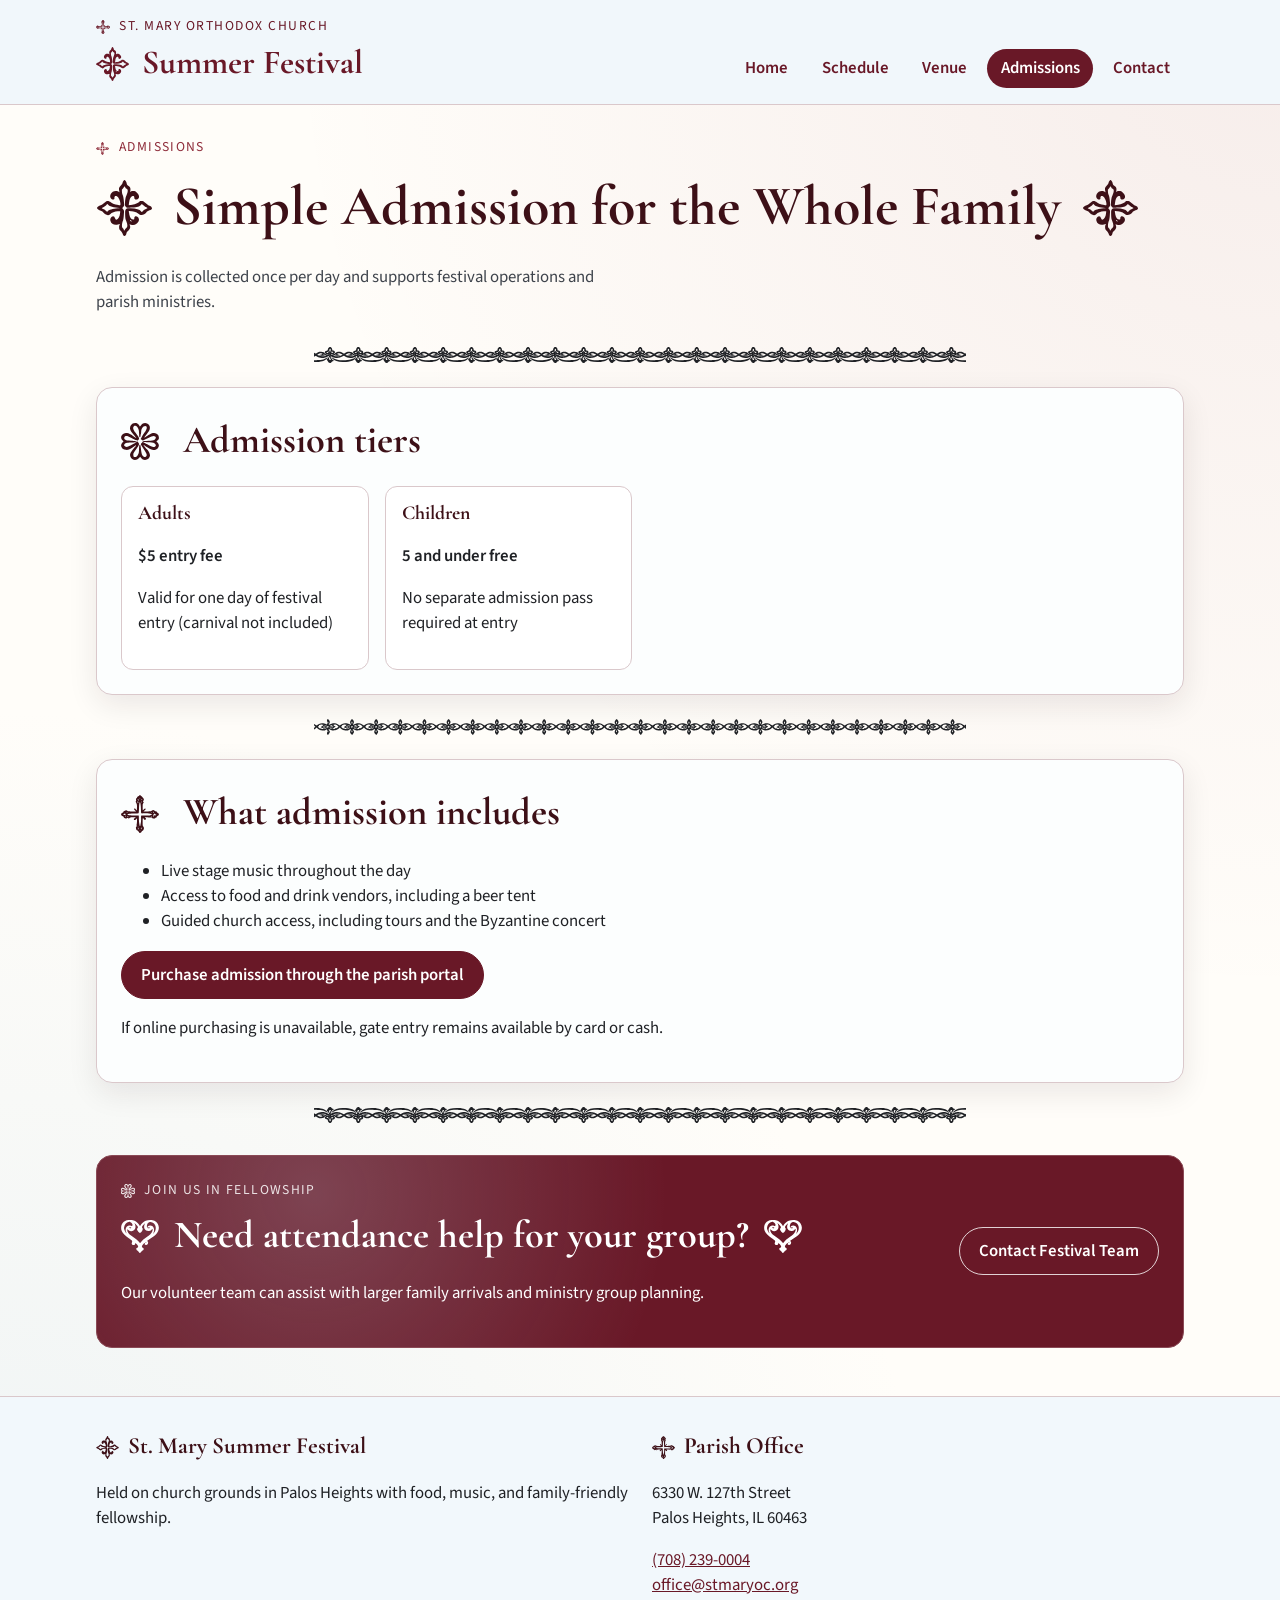
==== admissions/index.html @ a6213bba "v0.0.0: prerelease" ====
<!DOCTYPE html><html lang="en"> <head><meta charset="UTF-8"><meta name="viewport" content="width=device-width, initial-scale=1"><meta name="description" content="Admission tiers, entry coverage details, and purchase guidance for the festival."><title>Admissions | St. Mary Summer Festival</title><link rel="stylesheet" href="/_astro/admissions.CMeT0r4Z.css"></head> <body> <a class="skip-link" href="#main-content">Skip to main content</a> <header class="site-header"> <div class="shell header-shell"> <a href="/" class="brand-lockup"> <span class="brand-kicker text-flourish text-flourish--prefix-only text-flourish--cross ornament-role-muted">
St. Mary Orthodox Church
</span> <span class="brand-name text-flourish text-flourish--prefix-only text-flourish--fleur">Summer Festival</span> </a> <nav aria-label="Primary navigation"> <ul class="site-nav"> <li> <a href="/" class="nav-link"> Home </a> </li><li> <a href="/schedule/" class="nav-link"> Schedule </a> </li><li> <a href="/venue/" class="nav-link"> Venue </a> </li><li> <a href="/admissions/" class="nav-link is-active"> Admissions </a> </li><li> <a href="/contact/" class="nav-link"> Contact </a> </li> </ul> </nav> </div> </header> <main id="main-content" class="page-shell">  <section class="page-hero"> <p class="eyebrow text-flourish text-flourish--prefix-only text-flourish--cross ornament-role-muted"> Admissions </p> <h1 class="text-flourish text-flourish--fleur">Simple Admission for the Whole Family</h1> <p class="hero-copy">Admission is collected once per day and supports festival operations and parish ministries.</p> </section> <hr class="section-rule section-rule--fleur ornament-role-muted"> <section class="section-card" aria-labelledby="pricing-heading"> <h2 id="pricing-heading" class="text-flourish text-flourish--prefix-only text-flourish--flower">
Admission tiers
</h2> <div class="pricing-grid"> <article> <h3>Adults</h3> <p> <strong>$5 entry fee</strong> </p> <p>Valid for one day of festival entry (carnival not included)</p> </article><article> <h3>Children</h3> <p> <strong>5 and under free</strong> </p> <p>No separate admission pass required at entry</p> </article> </div> </section> <hr class="section-rule section-rule--cross"> <section class="section-card" aria-labelledby="covers-heading"> <h2 id="covers-heading" class="text-flourish text-flourish--prefix-only text-flourish--cross">
What admission includes
</h2> <ul> <li>Live stage music throughout the day</li><li>Access to food and drink vendors, including a beer tent</li><li>Guided church access, including tours and the Byzantine concert</li> </ul> <p> <a class="button" href="https://stmaryoc.org/" rel="noreferrer">Purchase admission through the parish portal</a> </p> <p>If online purchasing is unavailable, gate entry remains available by card or cash.</p> </section> <hr class="section-rule section-rule--fleur-inverted ornament-role-muted"> <section class="cta-band" aria-label="Hospitality invitation"> <div> <p class="eyebrow text-flourish text-flourish--prefix-only text-flourish--flower ornament-role-inverse">
Join us in fellowship
</p> <h2 class="text-flourish text-flourish--heart ornament-role-inverse">Need attendance help for your group?</h2> <p>Our volunteer team can assist with larger family arrivals and ministry group planning.</p> </div> <a class="button button-light" href="/contact/">Contact Festival Team</a> </section>  </main> <footer class="site-footer"> <div class="shell footer-shell"> <section> <h2 class="text-flourish text-flourish--prefix-only text-flourish--fleur">St. Mary Summer Festival</h2> <p>Held on church grounds in Palos Heights with food, music, and family-friendly fellowship.</p> </section> <section> <h2 class="text-flourish text-flourish--prefix-only text-flourish--cross">Parish Office</h2> <p> 6330 W. 127th Street <br> Palos Heights, IL 60463 </p> <p> <a href="tel:7082390004">(708) 239-0004</a><br> <a href="mailto:office@stmaryoc.org">office@stmaryoc.org</a> </p> </section> </div> </footer> </body></html>
---- _astro/admissions.CMeT0r4Z.css ----
@font-face{font-family:Cormorant Garamond;src:url(/fonts/cormorant-garamond-600-latin.woff2) format("woff2");font-display:swap;font-style:normal;font-weight:600}@font-face{font-family:Cormorant Garamond;src:url(/fonts/cormorant-garamond-700-latin.woff2) format("woff2");font-display:swap;font-style:normal;font-weight:700}@font-face{font-family:"Source Sans 3";src:url(/fonts/source-sans-3-400-latin.woff2) format("woff2");font-display:swap;font-style:normal;font-weight:400}@font-face{font-family:"Source Sans 3";src:url(/fonts/source-sans-3-600-latin.woff2) format("woff2");font-display:swap;font-style:normal;font-weight:600}:root{--color-burgundy-900: #3d1017;--color-burgundy-700: #691827;--color-burgundy-500: #8f2d3b;--color-sky-300: #c7dde9;--color-sky-200: #deecf4;--color-sky-100: #edf5fa;--color-ink-900: #1f2125;--color-ink-700: #3e434b;--color-parchment: #fffdf9;--color-border: #dac8cb;--shadow-soft: 0 10px 30px rgba(35, 14, 20, .09);--radius-lg: 1rem;--radius-md: .75rem;--space-1: .4rem;--space-2: .75rem;--space-3: 1rem;--space-4: 1.5rem;--space-5: 2rem;--space-6: 3rem;--shell-width: min(68rem, calc(100% - 2rem) );--font-heading: "Cormorant Garamond", "Times New Roman", serif;--font-body: "Source Sans 3", "Segoe UI", sans-serif;--ornament-color-default: currentColor;--ornament-color-muted: color-mix(in srgb, var(--color-burgundy-500) 72%, white);--ornament-color-inverse: rgba(255, 255, 255, .92);--flourish-size-target: 1em;--flourish-size-min: .85em;--flourish-size-max: 1.15em;--flourish-space-prefix: .38em;--flourish-space-suffix: .38em}*{box-sizing:border-box}body{margin:0;color:var(--color-ink-900);font-family:var(--font-body);font-size:1.05rem;line-height:1.5;background:radial-gradient(circle at top right,rgba(143,45,59,.08),transparent 48%),radial-gradient(circle at 0% 100%,rgba(199,221,233,.3),transparent 45%),var(--color-parchment)}h1,h2,h3{margin-top:0;color:var(--color-burgundy-900);font-family:var(--font-heading);line-height:1.1}h1{font-size:clamp(2rem,7vw,3.5rem);margin-bottom:var(--space-2)}h2{font-size:clamp(1.65rem,4vw,2.4rem);margin-bottom:var(--space-3)}a{color:var(--color-burgundy-700)}a:hover{color:var(--color-burgundy-900)}a:focus-visible,button:focus-visible{outline:3px solid var(--color-sky-300);outline-offset:3px}.skip-link{position:absolute;top:-12rem;left:var(--space-3);z-index:100;padding:var(--space-2) var(--space-3);color:#fff;background:var(--color-burgundy-700)}.skip-link:focus-visible{top:var(--space-3)}.shell{width:var(--shell-width);margin-inline:auto}.site-header{border-bottom:1px solid var(--color-border);background:color-mix(in srgb,var(--color-sky-100) 80%,white)}.header-shell{display:flex;flex-direction:column;gap:var(--space-3);padding-block:var(--space-3)}.brand-lockup{display:inline-flex;flex-direction:column;gap:.1rem;text-decoration:none}.brand-kicker{font-size:.85rem;letter-spacing:.11em;text-transform:uppercase}.brand-name{font-family:var(--font-heading);font-size:clamp(1.5rem,5vw,2.1rem);font-weight:700}.site-nav{display:flex;gap:var(--space-1);flex-wrap:wrap;margin:0;padding:0;list-style:none}.nav-link{display:inline-block;border-radius:999px;padding:.45rem .85rem;font-weight:600;text-decoration:none}.nav-link.is-active{color:#fff;background:var(--color-burgundy-700)}.page-shell{width:var(--shell-width);margin-inline:auto;padding-block:var(--space-5) var(--space-6)}.page-hero{margin-bottom:var(--space-5)}.eyebrow{margin:0 0 var(--space-1);color:var(--color-burgundy-500);letter-spacing:.1em;font-size:.85rem;text-transform:uppercase}.ornament-role-default{--ornament-color: var(--ornament-color-default)}.ornament-role-muted{--ornament-color: var(--ornament-color-muted)}.ornament-role-inverse{--ornament-color: var(--ornament-color-inverse)}.text-flourish{--ornament-color: var(--ornament-color-default);--flourish-icon-prefix: url(/images/fleur-icon.svg);--flourish-icon-suffix: var(--flourish-icon-prefix);line-height:inherit}.text-flourish:before,.text-flourish:after{content:none}@supports ((-webkit-mask-image: url()) or (mask-image: url())){.text-flourish:before,.text-flourish:after{content:"";display:inline-block;width:clamp(var(--flourish-size-min),var(--flourish-size-target),var(--flourish-size-max));height:clamp(var(--flourish-size-min),var(--flourish-size-target),var(--flourish-size-max));background-color:var(--ornament-color);-webkit-mask-position:center;-webkit-mask-repeat:no-repeat;-webkit-mask-size:contain;mask-position:center;mask-repeat:no-repeat;mask-size:contain;vertical-align:sub}.text-flourish:before{margin-inline-end:var(--flourish-space-prefix);-webkit-mask-image:var(--flourish-icon-prefix);mask-image:var(--flourish-icon-prefix)}.text-flourish:after{margin-inline-start:var(--flourish-space-suffix);-webkit-mask-image:var(--flourish-icon-suffix);mask-image:var(--flourish-icon-suffix)}}.text-flourish--prefix-only:after{content:none}.text-flourish--cross{--flourish-icon-prefix: url(/images/cross-icon.svg);--flourish-icon-suffix: var(--flourish-icon-prefix)}.text-flourish--fleur{--flourish-icon-prefix: url(/images/fleur-icon.svg);--flourish-icon-suffix: var(--flourish-icon-prefix)}.text-flourish--flower{--flourish-icon-prefix: url(/images/flower-icon.svg);--flourish-icon-suffix: var(--flourish-icon-prefix)}.text-flourish--heart{--flourish-icon-prefix: url(/images/heart-icon.svg);--flourish-icon-suffix: var(--flourish-icon-prefix)}.hero-copy{max-width:65ch;color:var(--color-ink-700)}.button-row{display:flex;flex-wrap:wrap;gap:var(--space-2);margin-top:var(--space-4)}.button{display:inline-flex;align-items:center;justify-content:center;border-radius:999px;padding:.65rem 1.2rem;border:1px solid var(--color-burgundy-700);color:#fff;background:var(--color-burgundy-700);text-decoration:none;font-weight:600}.button.button-secondary{background:transparent;color:var(--color-burgundy-700)}.button.button-light{border-color:#fffc;color:#fff;background:transparent}.section-card{border:1px solid var(--color-border);border-radius:var(--radius-lg);padding:var(--space-4);margin-bottom:var(--space-4);background:color-mix(in srgb,white 85%,var(--color-sky-100));box-shadow:var(--shadow-soft)}.section-rule{--ornament-color: var(--ornament-color-default);--section-rule-image: url(/images/fleur-rule.svg);--section-rule-scale-y: 1;--section-rule-min-width: 72%;--section-rule-target-width: 82%;--section-rule-max-width: 92%;--section-rule-band-height: clamp(.65rem, 1.6vw, 1rem);display:block;position:relative;width:clamp(var(--section-rule-min-width),var(--section-rule-target-width),var(--section-rule-max-width));margin:clamp(var(--space-3),3vw,var(--space-4)) auto;padding:0;border:0;border-block-start:0;height:var(--section-rule-band-height);overflow:hidden;background:transparent;appearance:none;-webkit-appearance:none}.section-rule:before{content:none}@supports ((-webkit-mask-image: url()) or (mask-image: url())){.section-rule:before{content:"";display:block;width:100%;height:100%;background-color:var(--ornament-color);-webkit-mask-image:var(--section-rule-image);-webkit-mask-position:center center;-webkit-mask-repeat:repeat-x;-webkit-mask-size:auto 100%;mask-image:var(--section-rule-image);mask-position:center center;mask-repeat:repeat-x;mask-size:auto 100%;transform:scaleY(var(--section-rule-scale-y));transform-origin:center;pointer-events:none}}.section-rule--cross{--section-rule-image: url(/images/cross-rule.svg)}.section-rule--fleur{--section-rule-image: url(/images/fleur-rule.svg)}.section-rule--fleur-inverted{--section-rule-image: url(/images/fleur-rule.svg);--section-rule-scale-y: -1}.section-rule--decorative{margin-block:var(--space-3)}.fact-grid,.cards-grid,.pricing-grid,.contact-grid{display:grid;gap:var(--space-3)}.cards-grid article,.fact-grid div,.pricing-grid article,.contact-grid article{border:1px solid var(--color-border);border-radius:var(--radius-md);padding:var(--space-3);background:#fff}.timeline{list-style:none;padding:0;margin:0}.timeline-entry{display:grid;grid-template-columns:8rem minmax(0,1fr);column-gap:var(--space-2);row-gap:var(--space-1);padding-block:var(--space-2)}.timeline-entry-time{grid-column:1;grid-row:1}.timeline-entry-title{grid-column:2;grid-row:1;margin:0}.timeline-entry-description{grid-column:1 / -1;grid-row:2;margin:0}.timeline-entry--with-separator{border-bottom:1px solid var(--color-border)}.timeline time{font-weight:600;color:var(--color-burgundy-700)}.carousel-track{display:grid;grid-auto-flow:column;grid-auto-columns:minmax(88%,1fr);gap:var(--space-3);overflow-x:auto;padding-bottom:var(--space-2);scroll-snap-type:x mandatory}.carousel-slide{margin:0;border-radius:var(--radius-md);overflow:hidden;background:#fff;border:1px solid var(--color-border);scroll-snap-align:start}.carousel-slide img{display:block;width:100%;height:auto}.carousel-slide figcaption{padding:var(--space-2) var(--space-3)}.carousel-dots{display:flex;gap:var(--space-2);list-style:none;margin:var(--space-2) 0 0;padding:0}.carousel-dots a{display:inline-flex;align-items:center;justify-content:center;width:1.75rem;height:1.75rem;border:1px solid var(--color-border);border-radius:999px;font-size:.8rem;text-decoration:none}.venue-address-layout{display:grid;gap:var(--space-3)}.venue-address-link{color:inherit}.venue-map-pane{position:relative;border:1px solid var(--color-border);border-radius:var(--radius-md);overflow:hidden;min-height:18rem;background:#fff}.venue-map-pane iframe{display:block;width:100%;min-height:18rem;border:0}.venue-map-pane-link{position:absolute;inset:0;z-index:1;overflow:hidden;text-indent:200%;white-space:nowrap}.venue-map-pane-link:focus-visible{outline:3px solid var(--color-burgundy-700);outline-offset:-3px}.parking-visual{width:100%;height:auto;border-radius:var(--radius-md);border:1px solid var(--color-border)}.cta-band{display:flex;flex-direction:column;gap:var(--space-3);justify-content:space-between;margin-top:var(--space-5);border-radius:var(--radius-lg);border:1px solid #8a4a56;padding:var(--space-4);color:#fff;background:radial-gradient(circle at 20% 20%,rgba(199,221,233,.22),transparent 40%),var(--color-burgundy-700)}.cta-band h2{color:#fff}.cta-band .eyebrow{color:#ffffffdb}.site-footer{border-top:1px solid var(--color-border);background:color-mix(in srgb,var(--color-sky-100) 70%,white)}.footer-shell{display:grid;gap:var(--space-4);padding-block:var(--space-5)}.footer-shell h2{margin-bottom:var(--space-2);font-size:1.45rem}@media(min-width:48rem){.header-shell{flex-direction:row;justify-content:space-between;align-items:end}.fact-grid,.cards-grid,.pricing-grid,.contact-grid,.footer-shell{grid-template-columns:repeat(2,minmax(0,1fr))}.carousel-track{grid-auto-columns:minmax(46%,1fr)}.cta-band{flex-direction:row;align-items:center}.section-rule{--section-rule-min-width: 48%;--section-rule-target-width: 60%;--section-rule-max-width: 72%}.timeline-entry-description{grid-column:2}}@media(min-width:70rem){.cards-grid{grid-template-columns:repeat(3,minmax(0,1fr))}.fact-grid,.pricing-grid{grid-template-columns:repeat(4,minmax(0,1fr))}.venue-address-layout{grid-template-columns:repeat(2,minmax(0,1fr));align-items:start}}
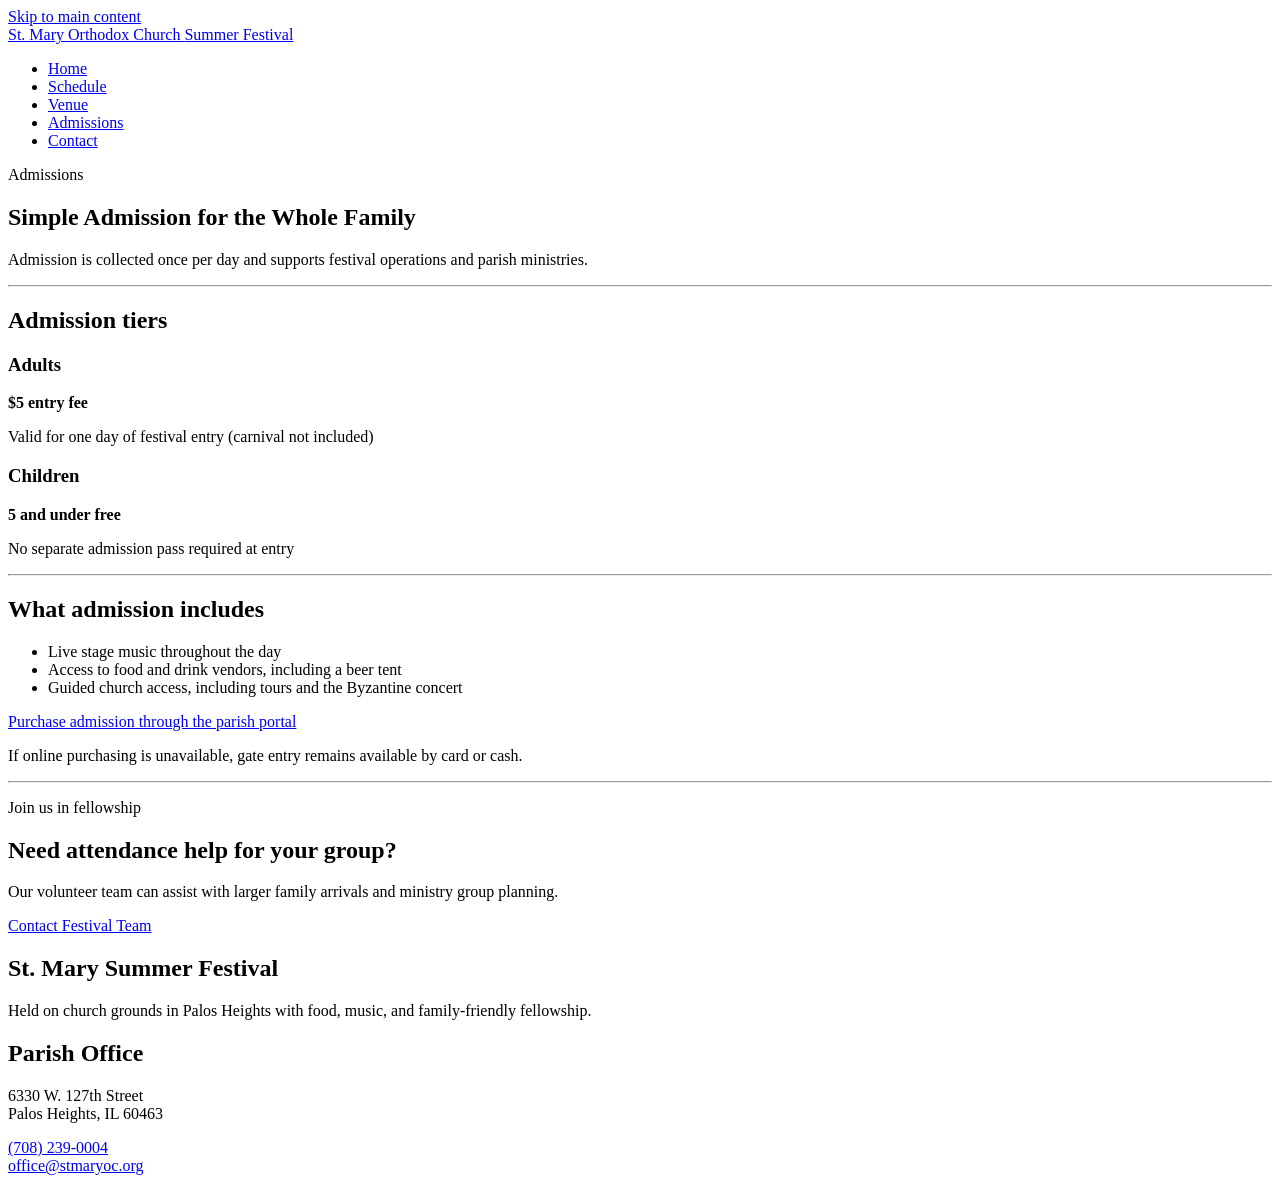
==== commit d35cfe2e: "v0.0.1: add support for /festival/ base path" ====
--- a/admissions/index.html
+++ b/admissions/index.html
@@ -1,9 +1,9 @@
-<!DOCTYPE html><html lang="en"> <head><meta charset="UTF-8"><meta name="viewport" content="width=device-width, initial-scale=1"><meta name="description" content="Admission tiers, entry coverage details, and purchase guidance for the festival."><title>Admissions | St. Mary Summer Festival</title><link rel="stylesheet" href="/_astro/admissions.CMeT0r4Z.css"></head> <body> <a class="skip-link" href="#main-content">Skip to main content</a> <header class="site-header"> <div class="shell header-shell"> <a href="/" class="brand-lockup"> <span class="brand-kicker text-flourish text-flourish--prefix-only text-flourish--cross ornament-role-muted">
+<!DOCTYPE html><html lang="en"> <head><meta charset="UTF-8"><meta name="viewport" content="width=device-width, initial-scale=1"><meta name="description" content="Admission tiers, entry coverage details, and purchase guidance for the festival."><title>Admissions | St. Mary Summer Festival</title><link rel="stylesheet" href="/festival/_astro/admissions.CZSswvPz.css"></head> <body> <a class="skip-link" href="#main-content">Skip to main content</a> <header class="site-header"> <div class="shell header-shell"> <a href="/festival/" class="brand-lockup"> <span class="brand-kicker text-flourish text-flourish--prefix-only text-flourish--cross ornament-role-muted">
 St. Mary Orthodox Church
-</span> <span class="brand-name text-flourish text-flourish--prefix-only text-flourish--fleur">Summer Festival</span> </a> <nav aria-label="Primary navigation"> <ul class="site-nav"> <li> <a href="/" class="nav-link"> Home </a> </li><li> <a href="/schedule/" class="nav-link"> Schedule </a> </li><li> <a href="/venue/" class="nav-link"> Venue </a> </li><li> <a href="/admissions/" class="nav-link is-active"> Admissions </a> </li><li> <a href="/contact/" class="nav-link"> Contact </a> </li> </ul> </nav> </div> </header> <main id="main-content" class="page-shell">  <section class="page-hero"> <p class="eyebrow text-flourish text-flourish--prefix-only text-flourish--cross ornament-role-muted"> Admissions </p> <h1 class="text-flourish text-flourish--fleur">Simple Admission for the Whole Family</h1> <p class="hero-copy">Admission is collected once per day and supports festival operations and parish ministries.</p> </section> <hr class="section-rule section-rule--fleur ornament-role-muted"> <section class="section-card" aria-labelledby="pricing-heading"> <h2 id="pricing-heading" class="text-flourish text-flourish--prefix-only text-flourish--flower">
+</span> <span class="brand-name text-flourish text-flourish--prefix-only text-flourish--fleur">Summer Festival</span> </a> <nav aria-label="Primary navigation"> <ul class="site-nav"> <li> <a href="/festival/" class="nav-link"> Home </a> </li><li> <a href="/festival/schedule/" class="nav-link"> Schedule </a> </li><li> <a href="/festival/venue/" class="nav-link"> Venue </a> </li><li> <a href="/festival/admissions/" class="nav-link is-active"> Admissions </a> </li><li> <a href="/festival/contact/" class="nav-link"> Contact </a> </li> </ul> </nav> </div> </header> <main id="main-content" class="page-shell">  <section class="page-hero"> <p class="eyebrow text-flourish text-flourish--prefix-only text-flourish--cross ornament-role-muted"> Admissions </p> <h1 class="text-flourish text-flourish--fleur">Simple Admission for the Whole Family</h1> <p class="hero-copy">Admission is collected once per day and supports festival operations and parish ministries.</p> </section> <hr class="section-rule section-rule--fleur ornament-role-muted"> <section class="section-card" aria-labelledby="pricing-heading"> <h2 id="pricing-heading" class="text-flourish text-flourish--prefix-only text-flourish--flower">
 Admission tiers
 </h2> <div class="pricing-grid"> <article> <h3>Adults</h3> <p> <strong>$5 entry fee</strong> </p> <p>Valid for one day of festival entry (carnival not included)</p> </article><article> <h3>Children</h3> <p> <strong>5 and under free</strong> </p> <p>No separate admission pass required at entry</p> </article> </div> </section> <hr class="section-rule section-rule--cross"> <section class="section-card" aria-labelledby="covers-heading"> <h2 id="covers-heading" class="text-flourish text-flourish--prefix-only text-flourish--cross">
 What admission includes
-</h2> <ul> <li>Live stage music throughout the day</li><li>Access to food and drink vendors, including a beer tent</li><li>Guided church access, including tours and the Byzantine concert</li> </ul> <p> <a class="button" href="https://stmaryoc.org/" rel="noreferrer">Purchase admission through the parish portal</a> </p> <p>If online purchasing is unavailable, gate entry remains available by card or cash.</p> </section> <hr class="section-rule section-rule--fleur-inverted ornament-role-muted"> <section class="cta-band" aria-label="Hospitality invitation"> <div> <p class="eyebrow text-flourish text-flourish--prefix-only text-flourish--flower ornament-role-inverse">
+</h2> <ul> <li>Live stage music throughout the day</li><li>Access to food and drink vendors, including a beer tent</li><li>Guided church access, including tours and the Byzantine concert</li> </ul> <p> <a class="button" href="https://stmaryoc.org/" rel="noreferrer"> Purchase admission through the parish portal </a> </p> <p>If online purchasing is unavailable, gate entry remains available by card or cash.</p> </section> <hr class="section-rule section-rule--fleur-inverted ornament-role-muted"> <section class="cta-band" aria-label="Hospitality invitation"> <div> <p class="eyebrow text-flourish text-flourish--prefix-only text-flourish--flower ornament-role-inverse">
 Join us in fellowship
-</p> <h2 class="text-flourish text-flourish--heart ornament-role-inverse">Need attendance help for your group?</h2> <p>Our volunteer team can assist with larger family arrivals and ministry group planning.</p> </div> <a class="button button-light" href="/contact/">Contact Festival Team</a> </section>  </main> <footer class="site-footer"> <div class="shell footer-shell"> <section> <h2 class="text-flourish text-flourish--prefix-only text-flourish--fleur">St. Mary Summer Festival</h2> <p>Held on church grounds in Palos Heights with food, music, and family-friendly fellowship.</p> </section> <section> <h2 class="text-flourish text-flourish--prefix-only text-flourish--cross">Parish Office</h2> <p> 6330 W. 127th Street <br> Palos Heights, IL 60463 </p> <p> <a href="tel:7082390004">(708) 239-0004</a><br> <a href="mailto:office@stmaryoc.org">office@stmaryoc.org</a> </p> </section> </div> </footer> </body></html>+</p> <h2 class="text-flourish text-flourish--heart ornament-role-inverse">Need attendance help for your group?</h2> <p>Our volunteer team can assist with larger family arrivals and ministry group planning.</p> </div> <a class="button button-light" href="/festival/contact/">Contact Festival Team</a> </section>  </main> <footer class="site-footer"> <div class="shell footer-shell"> <section> <h2 class="text-flourish text-flourish--prefix-only text-flourish--fleur">St. Mary Summer Festival</h2> <p>Held on church grounds in Palos Heights with food, music, and family-friendly fellowship.</p> </section> <section> <h2 class="text-flourish text-flourish--prefix-only text-flourish--cross">Parish Office</h2> <p> 6330 W. 127th Street <br> Palos Heights, IL 60463 </p> <p> <a href="tel:7082390004">(708) 239-0004</a><br> <a href="mailto:office@stmaryoc.org">office@stmaryoc.org</a> </p> </section> </div> </footer> </body></html>
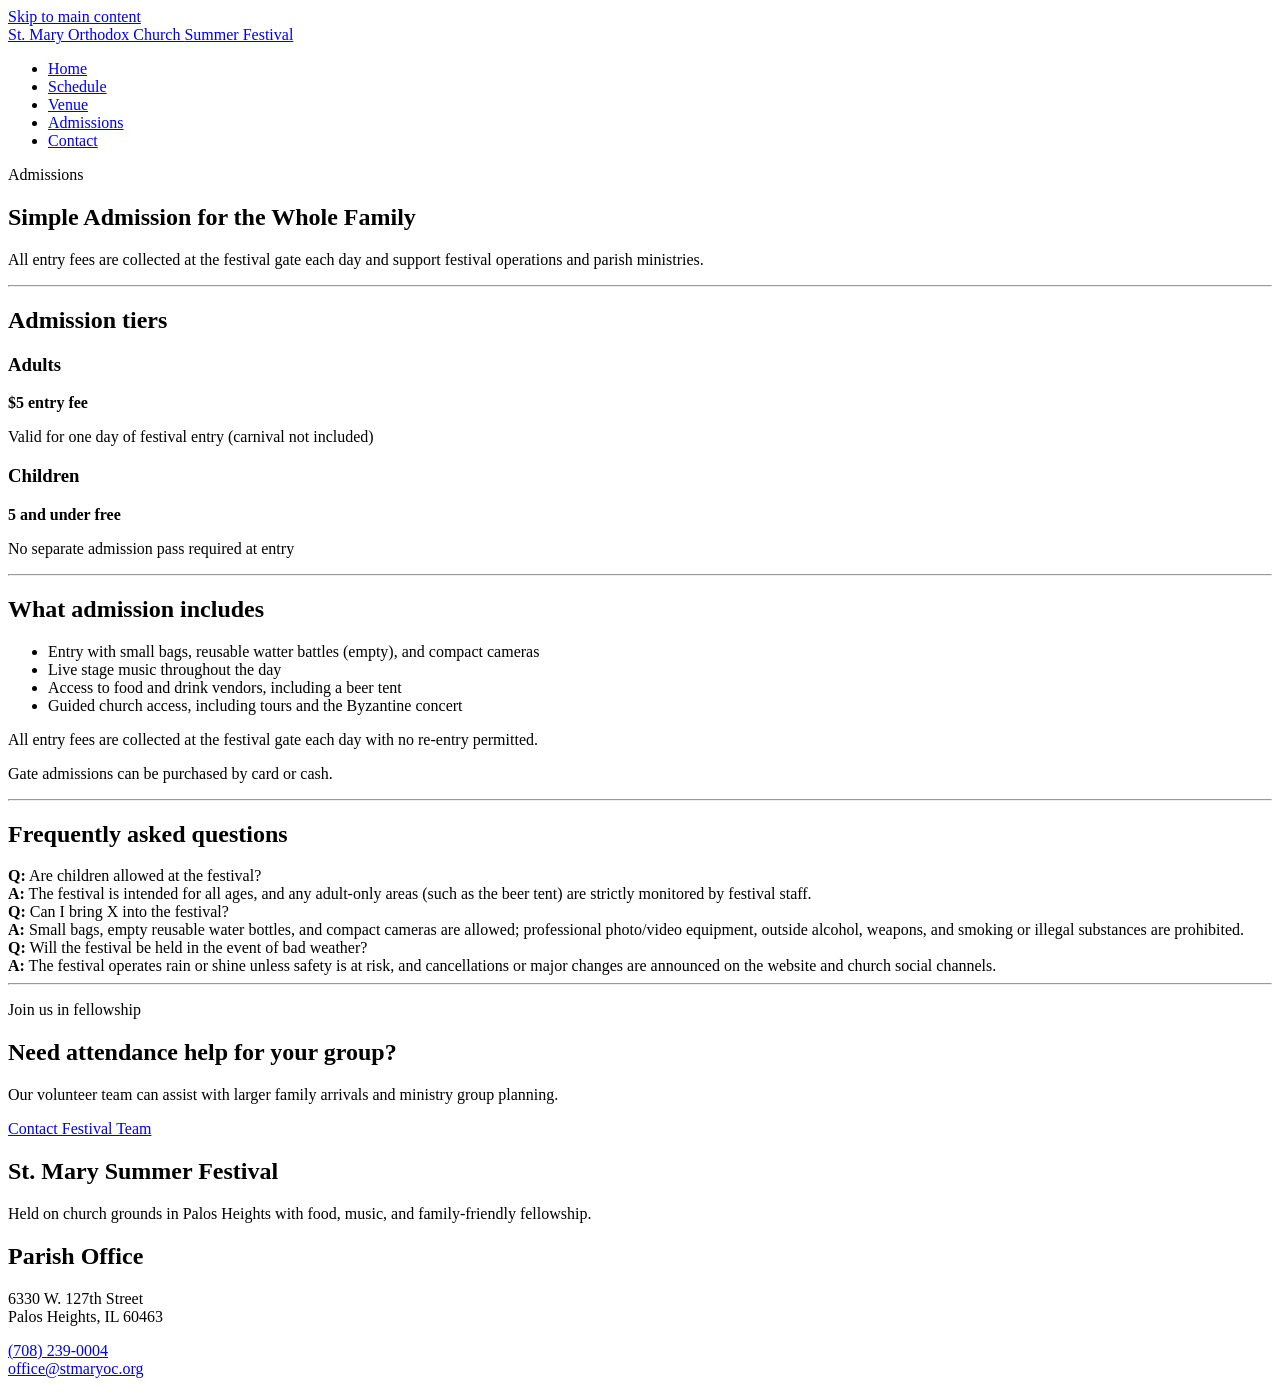
==== commit 27725824: "v0.0.2: content updates for first release" ====
--- a/admissions/index.html
+++ b/admissions/index.html
@@ -1,9 +1,13 @@
-<!DOCTYPE html><html lang="en"> <head><meta charset="UTF-8"><meta name="viewport" content="width=device-width, initial-scale=1"><meta name="description" content="Admission tiers, entry coverage details, and purchase guidance for the festival."><title>Admissions | St. Mary Summer Festival</title><link rel="stylesheet" href="/festival/_astro/admissions.CZSswvPz.css"></head> <body> <a class="skip-link" href="#main-content">Skip to main content</a> <header class="site-header"> <div class="shell header-shell"> <a href="/festival/" class="brand-lockup"> <span class="brand-kicker text-flourish text-flourish--prefix-only text-flourish--cross ornament-role-muted">
+<!DOCTYPE html><html lang="en"> <head><meta charset="UTF-8"><meta name="viewport" content="width=device-width, initial-scale=1"><meta name="description" content="Admission tiers, entry coverage details, and purchase guidance for the festival."><title>Admissions | St. Mary Summer Festival</title><style>.faq-list[data-astro-cid-macr5mom]{margin:0;padding:0;display:grid;gap:var(--space-2)}.faq-item[data-astro-cid-macr5mom]{margin:0;padding:var(--space-2) var(--space-3);border-radius:var(--radius-md)}.faq-item[data-astro-cid-macr5mom]:nth-child(odd){background:color-mix(in srgb,white 92%,var(--color-burgundy-500))}.faq-item[data-astro-cid-macr5mom]:nth-child(2n){background:color-mix(in srgb,white 72%,var(--color-sky-300))}.faq-entry-question[data-astro-cid-macr5mom],.faq-entry-answer[data-astro-cid-macr5mom]{margin:0}.faq-entry-answer[data-astro-cid-macr5mom]{margin-top:var(--space-1)}
+</style>
+<link rel="stylesheet" href="/festival/_astro/admissions.IyOBDyh_.css"></head> <body> <a class="skip-link" href="#main-content">Skip to main content</a> <header class="site-header"> <div class="shell header-shell"> <a href="/festival/" class="brand-lockup"> <span class="brand-kicker text-flourish text-flourish--prefix-only text-flourish--cross ornament-role-muted">
 St. Mary Orthodox Church
-</span> <span class="brand-name text-flourish text-flourish--prefix-only text-flourish--fleur">Summer Festival</span> </a> <nav aria-label="Primary navigation"> <ul class="site-nav"> <li> <a href="/festival/" class="nav-link"> Home </a> </li><li> <a href="/festival/schedule/" class="nav-link"> Schedule </a> </li><li> <a href="/festival/venue/" class="nav-link"> Venue </a> </li><li> <a href="/festival/admissions/" class="nav-link is-active"> Admissions </a> </li><li> <a href="/festival/contact/" class="nav-link"> Contact </a> </li> </ul> </nav> </div> </header> <main id="main-content" class="page-shell">  <section class="page-hero"> <p class="eyebrow text-flourish text-flourish--prefix-only text-flourish--cross ornament-role-muted"> Admissions </p> <h1 class="text-flourish text-flourish--fleur">Simple Admission for the Whole Family</h1> <p class="hero-copy">Admission is collected once per day and supports festival operations and parish ministries.</p> </section> <hr class="section-rule section-rule--fleur ornament-role-muted"> <section class="section-card" aria-labelledby="pricing-heading"> <h2 id="pricing-heading" class="text-flourish text-flourish--prefix-only text-flourish--flower">
+</span> <span class="brand-name text-flourish text-flourish--prefix-only text-flourish--fleur">Summer Festival</span> </a> <nav aria-label="Primary navigation"> <ul class="site-nav"> <li> <a href="/festival/" class="nav-link"> Home </a> </li><li> <a href="/festival/schedule/" class="nav-link"> Schedule </a> </li><li> <a href="/festival/venue/" class="nav-link"> Venue </a> </li><li> <a href="/festival/admissions/" class="nav-link is-active"> Admissions </a> </li><li> <a href="/festival/contact/" class="nav-link"> Contact </a> </li> </ul> </nav> </div> </header> <main id="main-content" class="page-shell">  <section class="page-hero" data-astro-cid-macr5mom> <p class="eyebrow text-flourish text-flourish--prefix-only text-flourish--cross ornament-role-muted" data-astro-cid-macr5mom> Admissions </p> <h1 class="text-flourish text-flourish--fleur" data-astro-cid-macr5mom>Simple Admission for the Whole Family</h1> <p class="hero-copy" data-astro-cid-macr5mom>All entry fees are collected at the festival gate each day and support festival operations and parish ministries.</p> </section> <hr class="section-rule section-rule--fleur ornament-role-muted" data-astro-cid-macr5mom> <section class="section-card" aria-labelledby="pricing-heading" data-astro-cid-macr5mom> <h2 id="pricing-heading" class="text-flourish text-flourish--prefix-only text-flourish--flower" data-astro-cid-macr5mom>
 Admission tiers
-</h2> <div class="pricing-grid"> <article> <h3>Adults</h3> <p> <strong>$5 entry fee</strong> </p> <p>Valid for one day of festival entry (carnival not included)</p> </article><article> <h3>Children</h3> <p> <strong>5 and under free</strong> </p> <p>No separate admission pass required at entry</p> </article> </div> </section> <hr class="section-rule section-rule--cross"> <section class="section-card" aria-labelledby="covers-heading"> <h2 id="covers-heading" class="text-flourish text-flourish--prefix-only text-flourish--cross">
+</h2> <div class="pricing-grid" data-astro-cid-macr5mom> <article data-astro-cid-macr5mom> <h3 data-astro-cid-macr5mom>Adults</h3> <p data-astro-cid-macr5mom> <strong data-astro-cid-macr5mom>$5 entry fee</strong> </p> <p data-astro-cid-macr5mom>Valid for one day of festival entry (carnival not included)</p> </article><article data-astro-cid-macr5mom> <h3 data-astro-cid-macr5mom>Children</h3> <p data-astro-cid-macr5mom> <strong data-astro-cid-macr5mom>5 and under free</strong> </p> <p data-astro-cid-macr5mom>No separate admission pass required at entry</p> </article> </div> </section> <hr class="section-rule section-rule--cross" data-astro-cid-macr5mom> <section class="section-card" aria-labelledby="covers-heading" data-astro-cid-macr5mom> <h2 id="covers-heading" class="text-flourish text-flourish--prefix-only text-flourish--cross" data-astro-cid-macr5mom>
 What admission includes
-</h2> <ul> <li>Live stage music throughout the day</li><li>Access to food and drink vendors, including a beer tent</li><li>Guided church access, including tours and the Byzantine concert</li> </ul> <p> <a class="button" href="https://stmaryoc.org/" rel="noreferrer"> Purchase admission through the parish portal </a> </p> <p>If online purchasing is unavailable, gate entry remains available by card or cash.</p> </section> <hr class="section-rule section-rule--fleur-inverted ornament-role-muted"> <section class="cta-band" aria-label="Hospitality invitation"> <div> <p class="eyebrow text-flourish text-flourish--prefix-only text-flourish--flower ornament-role-inverse">
+</h2> <ul data-astro-cid-macr5mom> <li data-astro-cid-macr5mom>Entry with small bags, reusable watter battles (empty), and compact cameras</li><li data-astro-cid-macr5mom>Live stage music throughout the day</li><li data-astro-cid-macr5mom>Access to food and drink vendors, including a beer tent</li><li data-astro-cid-macr5mom>Guided church access, including tours and the Byzantine concert</li> </ul> <p data-astro-cid-macr5mom>All entry fees are collected at the festival gate each day with no re-entry permitted.</p> <p data-astro-cid-macr5mom>Gate admissions can be purchased by card or cash.</p> </section> <hr class="section-rule section-rule--cross" data-astro-cid-macr5mom> <section class="section-card" aria-labelledby="faq-heading" data-astro-cid-macr5mom> <h2 id="faq-heading" class="text-flourish text-flourish--prefix-only text-flourish--cross" data-astro-cid-macr5mom>
+Frequently asked questions
+</h2> <dl class="faq-list" data-astro-cid-macr5mom> <div class="faq-item" data-astro-cid-macr5mom> <dt class="faq-entry-question" data-astro-cid-macr5mom> <strong data-astro-cid-macr5mom>Q:</strong> Are children allowed at the festival? </dt> <dd class="faq-entry-answer" data-astro-cid-macr5mom> <strong data-astro-cid-macr5mom>A:</strong> The festival is intended for all ages, and any adult-only areas (such as the beer tent) are strictly monitored by festival staff. </dd> </div><div class="faq-item" data-astro-cid-macr5mom> <dt class="faq-entry-question" data-astro-cid-macr5mom> <strong data-astro-cid-macr5mom>Q:</strong> Can I bring X into the festival? </dt> <dd class="faq-entry-answer" data-astro-cid-macr5mom> <strong data-astro-cid-macr5mom>A:</strong> Small bags, empty reusable water bottles, and compact cameras are allowed; professional photo/video equipment, outside alcohol, weapons, and smoking or illegal substances are prohibited. </dd> </div><div class="faq-item" data-astro-cid-macr5mom> <dt class="faq-entry-question" data-astro-cid-macr5mom> <strong data-astro-cid-macr5mom>Q:</strong> Will the festival be held in the event of bad weather? </dt> <dd class="faq-entry-answer" data-astro-cid-macr5mom> <strong data-astro-cid-macr5mom>A:</strong> The festival operates rain or shine unless safety is at risk, and cancellations or major changes are announced on the website and church social channels. </dd> </div> </dl> </section> <hr class="section-rule section-rule--fleur-inverted ornament-role-muted" data-astro-cid-macr5mom> <section class="cta-band" aria-label="Hospitality invitation"> <div> <p class="eyebrow text-flourish text-flourish--prefix-only text-flourish--flower ornament-role-inverse">
 Join us in fellowship
-</p> <h2 class="text-flourish text-flourish--heart ornament-role-inverse">Need attendance help for your group?</h2> <p>Our volunteer team can assist with larger family arrivals and ministry group planning.</p> </div> <a class="button button-light" href="/festival/contact/">Contact Festival Team</a> </section>  </main> <footer class="site-footer"> <div class="shell footer-shell"> <section> <h2 class="text-flourish text-flourish--prefix-only text-flourish--fleur">St. Mary Summer Festival</h2> <p>Held on church grounds in Palos Heights with food, music, and family-friendly fellowship.</p> </section> <section> <h2 class="text-flourish text-flourish--prefix-only text-flourish--cross">Parish Office</h2> <p> 6330 W. 127th Street <br> Palos Heights, IL 60463 </p> <p> <a href="tel:7082390004">(708) 239-0004</a><br> <a href="mailto:office@stmaryoc.org">office@stmaryoc.org</a> </p> </section> </div> </footer> </body></html>+</p> <h2 class="text-flourish text-flourish--heart ornament-role-inverse">Need attendance help for your group?</h2> <p>Our volunteer team can assist with larger family arrivals and ministry group planning.</p> </div> <a class="button button-light" href="/festival/contact/">Contact Festival Team</a> </section>  </main> <footer class="site-footer"> <div class="shell footer-shell"> <section> <h2 class="text-flourish text-flourish--prefix-only text-flourish--fleur">St. Mary Summer Festival</h2> <p>Held on church grounds in Palos Heights with food, music, and family-friendly fellowship.</p> </section> <section> <h2 class="text-flourish text-flourish--prefix-only text-flourish--cross">Parish Office</h2> <p> 6330 W. 127th Street <br> Palos Heights, IL 60463 </p> <p> <a href="tel:7082390004">(708) 239-0004</a><br> <a href="mailto:office@stmaryoc.org">office@stmaryoc.org</a> </p> </section> </div> </footer> </body></html> 
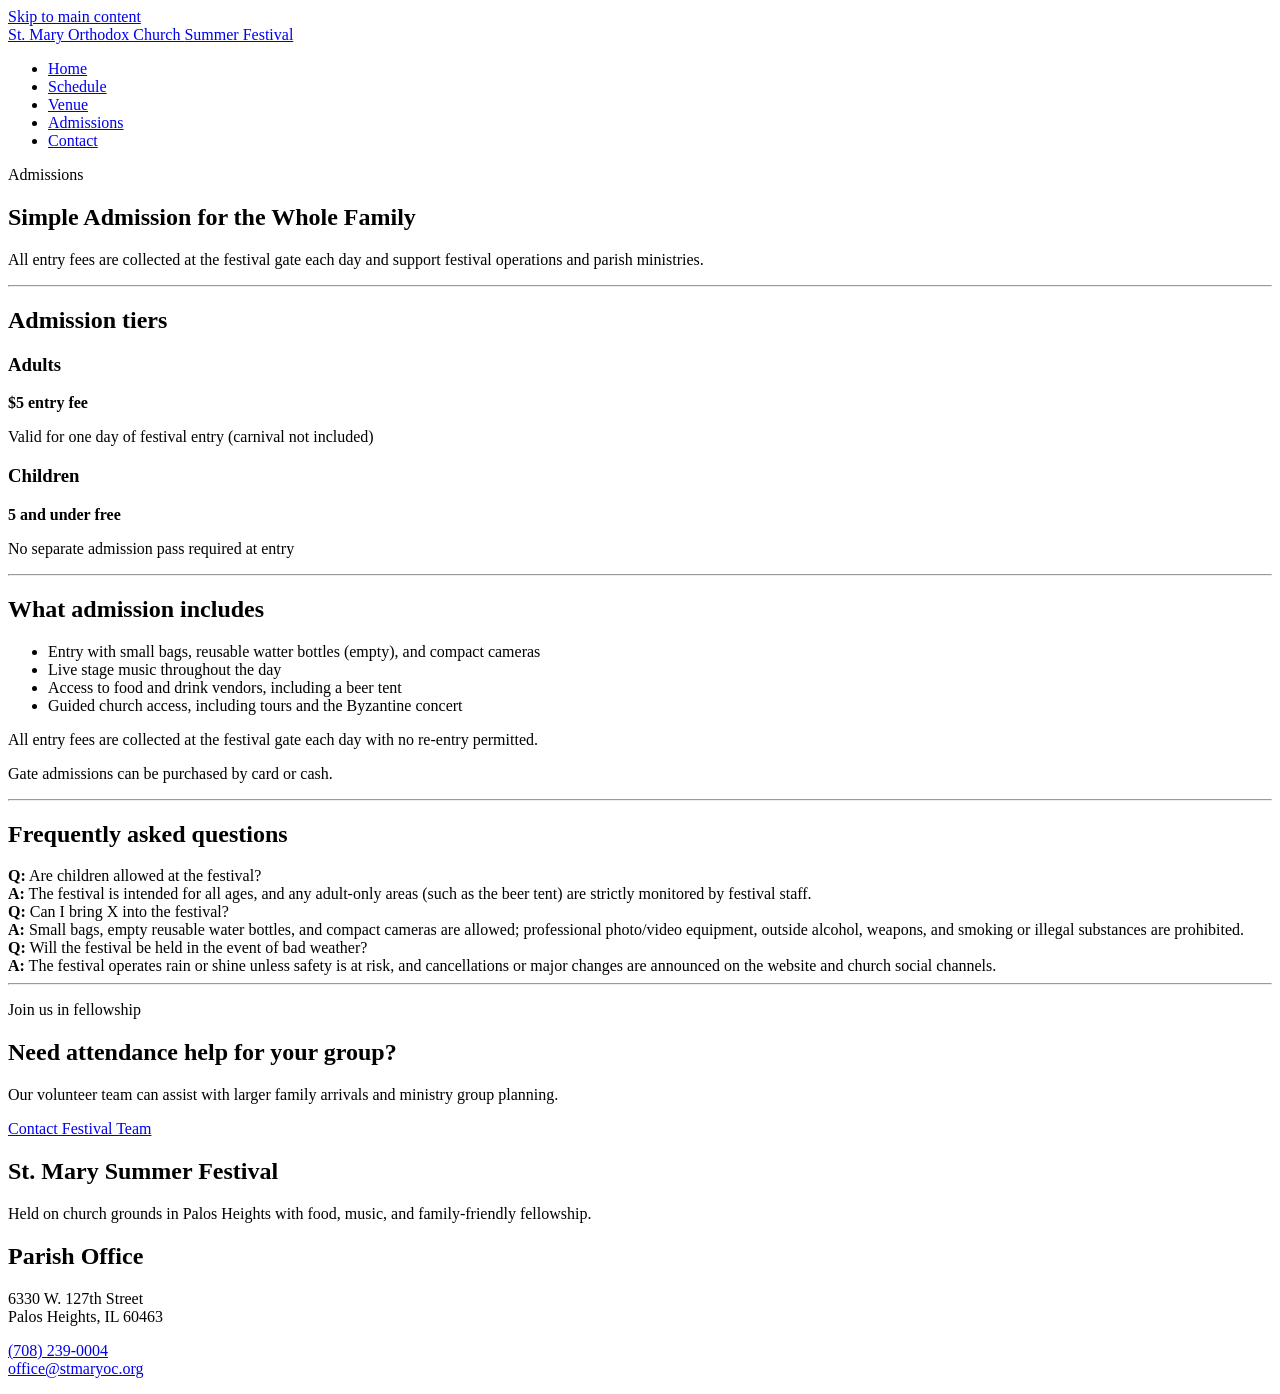
==== commit a556e0a2: "v0.0.4: fix 'water bottles' typo" ====
--- a/admissions/index.html
+++ b/admissions/index.html
@@ -6,7 +6,7 @@
 Admission tiers
 </h2> <div class="pricing-grid" data-astro-cid-macr5mom> <article data-astro-cid-macr5mom> <h3 data-astro-cid-macr5mom>Adults</h3> <p data-astro-cid-macr5mom> <strong data-astro-cid-macr5mom>$5 entry fee</strong> </p> <p data-astro-cid-macr5mom>Valid for one day of festival entry (carnival not included)</p> </article><article data-astro-cid-macr5mom> <h3 data-astro-cid-macr5mom>Children</h3> <p data-astro-cid-macr5mom> <strong data-astro-cid-macr5mom>5 and under free</strong> </p> <p data-astro-cid-macr5mom>No separate admission pass required at entry</p> </article> </div> </section> <hr class="section-rule section-rule--cross" data-astro-cid-macr5mom> <section class="section-card" aria-labelledby="covers-heading" data-astro-cid-macr5mom> <h2 id="covers-heading" class="text-flourish text-flourish--prefix-only text-flourish--cross" data-astro-cid-macr5mom>
 What admission includes
-</h2> <ul data-astro-cid-macr5mom> <li data-astro-cid-macr5mom>Entry with small bags, reusable watter battles (empty), and compact cameras</li><li data-astro-cid-macr5mom>Live stage music throughout the day</li><li data-astro-cid-macr5mom>Access to food and drink vendors, including a beer tent</li><li data-astro-cid-macr5mom>Guided church access, including tours and the Byzantine concert</li> </ul> <p data-astro-cid-macr5mom>All entry fees are collected at the festival gate each day with no re-entry permitted.</p> <p data-astro-cid-macr5mom>Gate admissions can be purchased by card or cash.</p> </section> <hr class="section-rule section-rule--cross" data-astro-cid-macr5mom> <section class="section-card" aria-labelledby="faq-heading" data-astro-cid-macr5mom> <h2 id="faq-heading" class="text-flourish text-flourish--prefix-only text-flourish--cross" data-astro-cid-macr5mom>
+</h2> <ul data-astro-cid-macr5mom> <li data-astro-cid-macr5mom>Entry with small bags, reusable watter bottles (empty), and compact cameras</li><li data-astro-cid-macr5mom>Live stage music throughout the day</li><li data-astro-cid-macr5mom>Access to food and drink vendors, including a beer tent</li><li data-astro-cid-macr5mom>Guided church access, including tours and the Byzantine concert</li> </ul> <p data-astro-cid-macr5mom>All entry fees are collected at the festival gate each day with no re-entry permitted.</p> <p data-astro-cid-macr5mom>Gate admissions can be purchased by card or cash.</p> </section> <hr class="section-rule section-rule--cross" data-astro-cid-macr5mom> <section class="section-card" aria-labelledby="faq-heading" data-astro-cid-macr5mom> <h2 id="faq-heading" class="text-flourish text-flourish--prefix-only text-flourish--cross" data-astro-cid-macr5mom>
 Frequently asked questions
 </h2> <dl class="faq-list" data-astro-cid-macr5mom> <div class="faq-item" data-astro-cid-macr5mom> <dt class="faq-entry-question" data-astro-cid-macr5mom> <strong data-astro-cid-macr5mom>Q:</strong> Are children allowed at the festival? </dt> <dd class="faq-entry-answer" data-astro-cid-macr5mom> <strong data-astro-cid-macr5mom>A:</strong> The festival is intended for all ages, and any adult-only areas (such as the beer tent) are strictly monitored by festival staff. </dd> </div><div class="faq-item" data-astro-cid-macr5mom> <dt class="faq-entry-question" data-astro-cid-macr5mom> <strong data-astro-cid-macr5mom>Q:</strong> Can I bring X into the festival? </dt> <dd class="faq-entry-answer" data-astro-cid-macr5mom> <strong data-astro-cid-macr5mom>A:</strong> Small bags, empty reusable water bottles, and compact cameras are allowed; professional photo/video equipment, outside alcohol, weapons, and smoking or illegal substances are prohibited. </dd> </div><div class="faq-item" data-astro-cid-macr5mom> <dt class="faq-entry-question" data-astro-cid-macr5mom> <strong data-astro-cid-macr5mom>Q:</strong> Will the festival be held in the event of bad weather? </dt> <dd class="faq-entry-answer" data-astro-cid-macr5mom> <strong data-astro-cid-macr5mom>A:</strong> The festival operates rain or shine unless safety is at risk, and cancellations or major changes are announced on the website and church social channels. </dd> </div> </dl> </section> <hr class="section-rule section-rule--fleur-inverted ornament-role-muted" data-astro-cid-macr5mom> <section class="cta-band" aria-label="Hospitality invitation"> <div> <p class="eyebrow text-flourish text-flourish--prefix-only text-flourish--flower ornament-role-inverse">
 Join us in fellowship
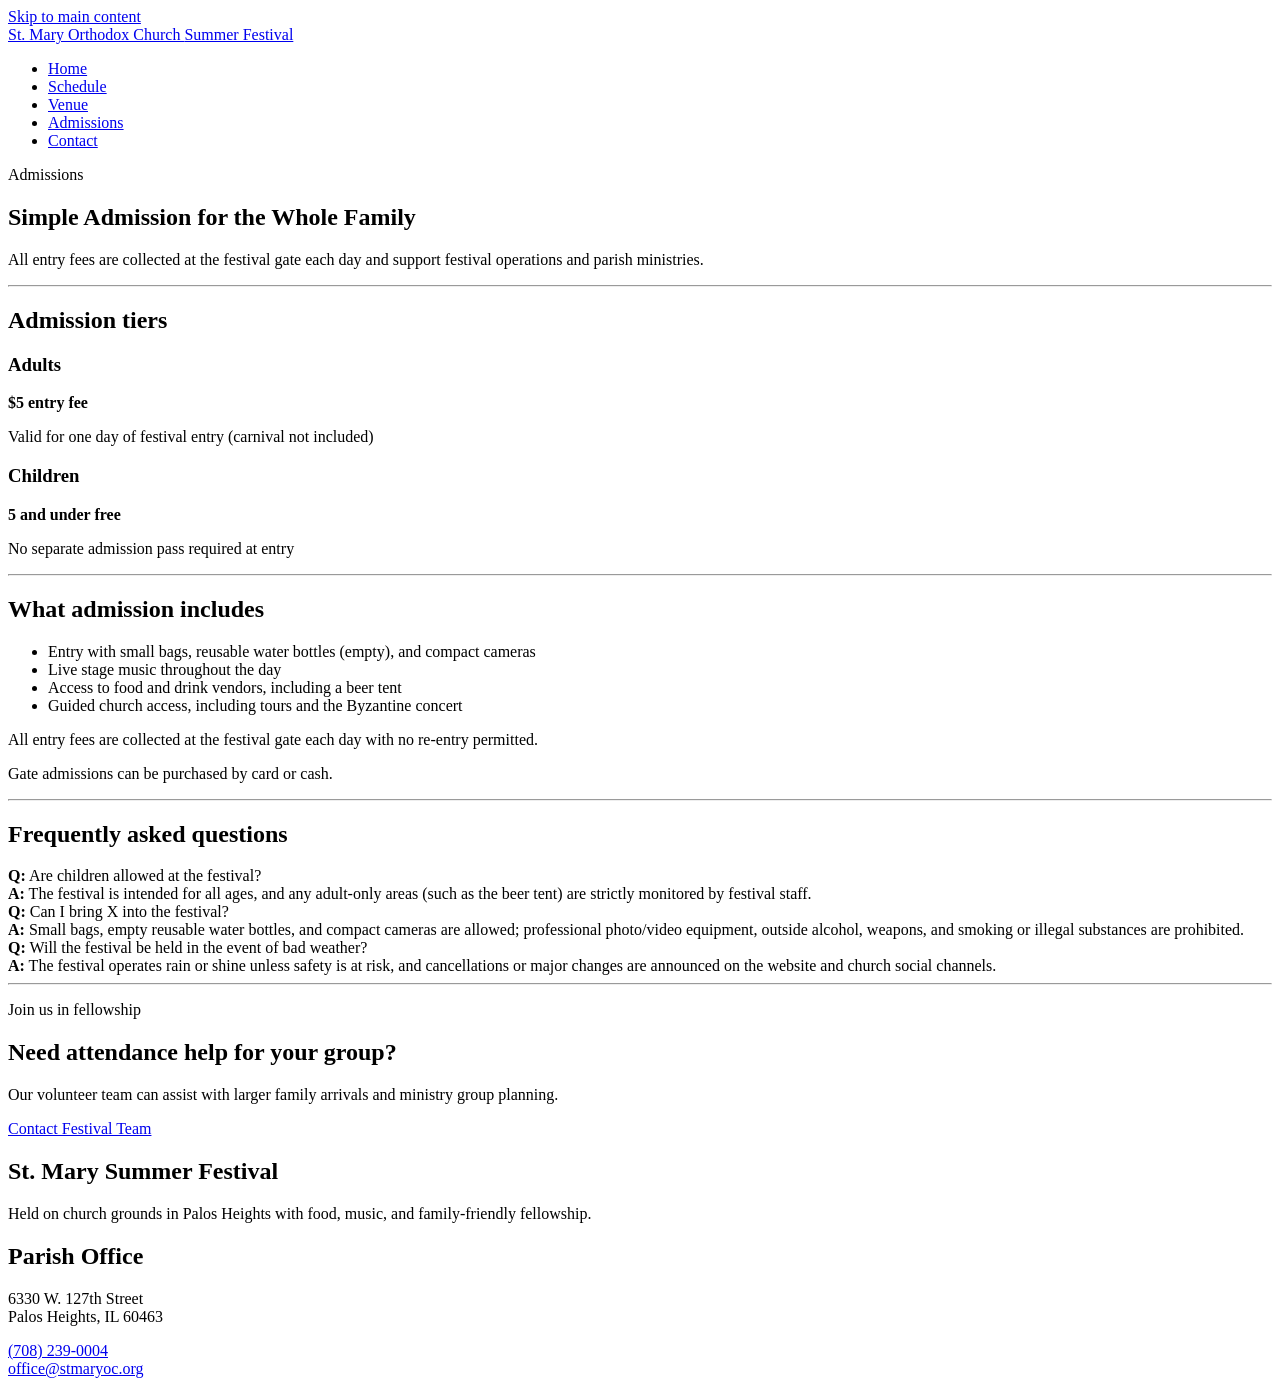
==== commit c84c20dd: "v0.0.5: fix 'water bottles' typo (again)" ====
--- a/admissions/index.html
+++ b/admissions/index.html
@@ -6,7 +6,7 @@
 Admission tiers
 </h2> <div class="pricing-grid" data-astro-cid-macr5mom> <article data-astro-cid-macr5mom> <h3 data-astro-cid-macr5mom>Adults</h3> <p data-astro-cid-macr5mom> <strong data-astro-cid-macr5mom>$5 entry fee</strong> </p> <p data-astro-cid-macr5mom>Valid for one day of festival entry (carnival not included)</p> </article><article data-astro-cid-macr5mom> <h3 data-astro-cid-macr5mom>Children</h3> <p data-astro-cid-macr5mom> <strong data-astro-cid-macr5mom>5 and under free</strong> </p> <p data-astro-cid-macr5mom>No separate admission pass required at entry</p> </article> </div> </section> <hr class="section-rule section-rule--cross" data-astro-cid-macr5mom> <section class="section-card" aria-labelledby="covers-heading" data-astro-cid-macr5mom> <h2 id="covers-heading" class="text-flourish text-flourish--prefix-only text-flourish--cross" data-astro-cid-macr5mom>
 What admission includes
-</h2> <ul data-astro-cid-macr5mom> <li data-astro-cid-macr5mom>Entry with small bags, reusable watter bottles (empty), and compact cameras</li><li data-astro-cid-macr5mom>Live stage music throughout the day</li><li data-astro-cid-macr5mom>Access to food and drink vendors, including a beer tent</li><li data-astro-cid-macr5mom>Guided church access, including tours and the Byzantine concert</li> </ul> <p data-astro-cid-macr5mom>All entry fees are collected at the festival gate each day with no re-entry permitted.</p> <p data-astro-cid-macr5mom>Gate admissions can be purchased by card or cash.</p> </section> <hr class="section-rule section-rule--cross" data-astro-cid-macr5mom> <section class="section-card" aria-labelledby="faq-heading" data-astro-cid-macr5mom> <h2 id="faq-heading" class="text-flourish text-flourish--prefix-only text-flourish--cross" data-astro-cid-macr5mom>
+</h2> <ul data-astro-cid-macr5mom> <li data-astro-cid-macr5mom>Entry with small bags, reusable water bottles (empty), and compact cameras</li><li data-astro-cid-macr5mom>Live stage music throughout the day</li><li data-astro-cid-macr5mom>Access to food and drink vendors, including a beer tent</li><li data-astro-cid-macr5mom>Guided church access, including tours and the Byzantine concert</li> </ul> <p data-astro-cid-macr5mom>All entry fees are collected at the festival gate each day with no re-entry permitted.</p> <p data-astro-cid-macr5mom>Gate admissions can be purchased by card or cash.</p> </section> <hr class="section-rule section-rule--cross" data-astro-cid-macr5mom> <section class="section-card" aria-labelledby="faq-heading" data-astro-cid-macr5mom> <h2 id="faq-heading" class="text-flourish text-flourish--prefix-only text-flourish--cross" data-astro-cid-macr5mom>
 Frequently asked questions
 </h2> <dl class="faq-list" data-astro-cid-macr5mom> <div class="faq-item" data-astro-cid-macr5mom> <dt class="faq-entry-question" data-astro-cid-macr5mom> <strong data-astro-cid-macr5mom>Q:</strong> Are children allowed at the festival? </dt> <dd class="faq-entry-answer" data-astro-cid-macr5mom> <strong data-astro-cid-macr5mom>A:</strong> The festival is intended for all ages, and any adult-only areas (such as the beer tent) are strictly monitored by festival staff. </dd> </div><div class="faq-item" data-astro-cid-macr5mom> <dt class="faq-entry-question" data-astro-cid-macr5mom> <strong data-astro-cid-macr5mom>Q:</strong> Can I bring X into the festival? </dt> <dd class="faq-entry-answer" data-astro-cid-macr5mom> <strong data-astro-cid-macr5mom>A:</strong> Small bags, empty reusable water bottles, and compact cameras are allowed; professional photo/video equipment, outside alcohol, weapons, and smoking or illegal substances are prohibited. </dd> </div><div class="faq-item" data-astro-cid-macr5mom> <dt class="faq-entry-question" data-astro-cid-macr5mom> <strong data-astro-cid-macr5mom>Q:</strong> Will the festival be held in the event of bad weather? </dt> <dd class="faq-entry-answer" data-astro-cid-macr5mom> <strong data-astro-cid-macr5mom>A:</strong> The festival operates rain or shine unless safety is at risk, and cancellations or major changes are announced on the website and church social channels. </dd> </div> </dl> </section> <hr class="section-rule section-rule--fleur-inverted ornament-role-muted" data-astro-cid-macr5mom> <section class="cta-band" aria-label="Hospitality invitation"> <div> <p class="eyebrow text-flourish text-flourish--prefix-only text-flourish--flower ornament-role-inverse">
 Join us in fellowship
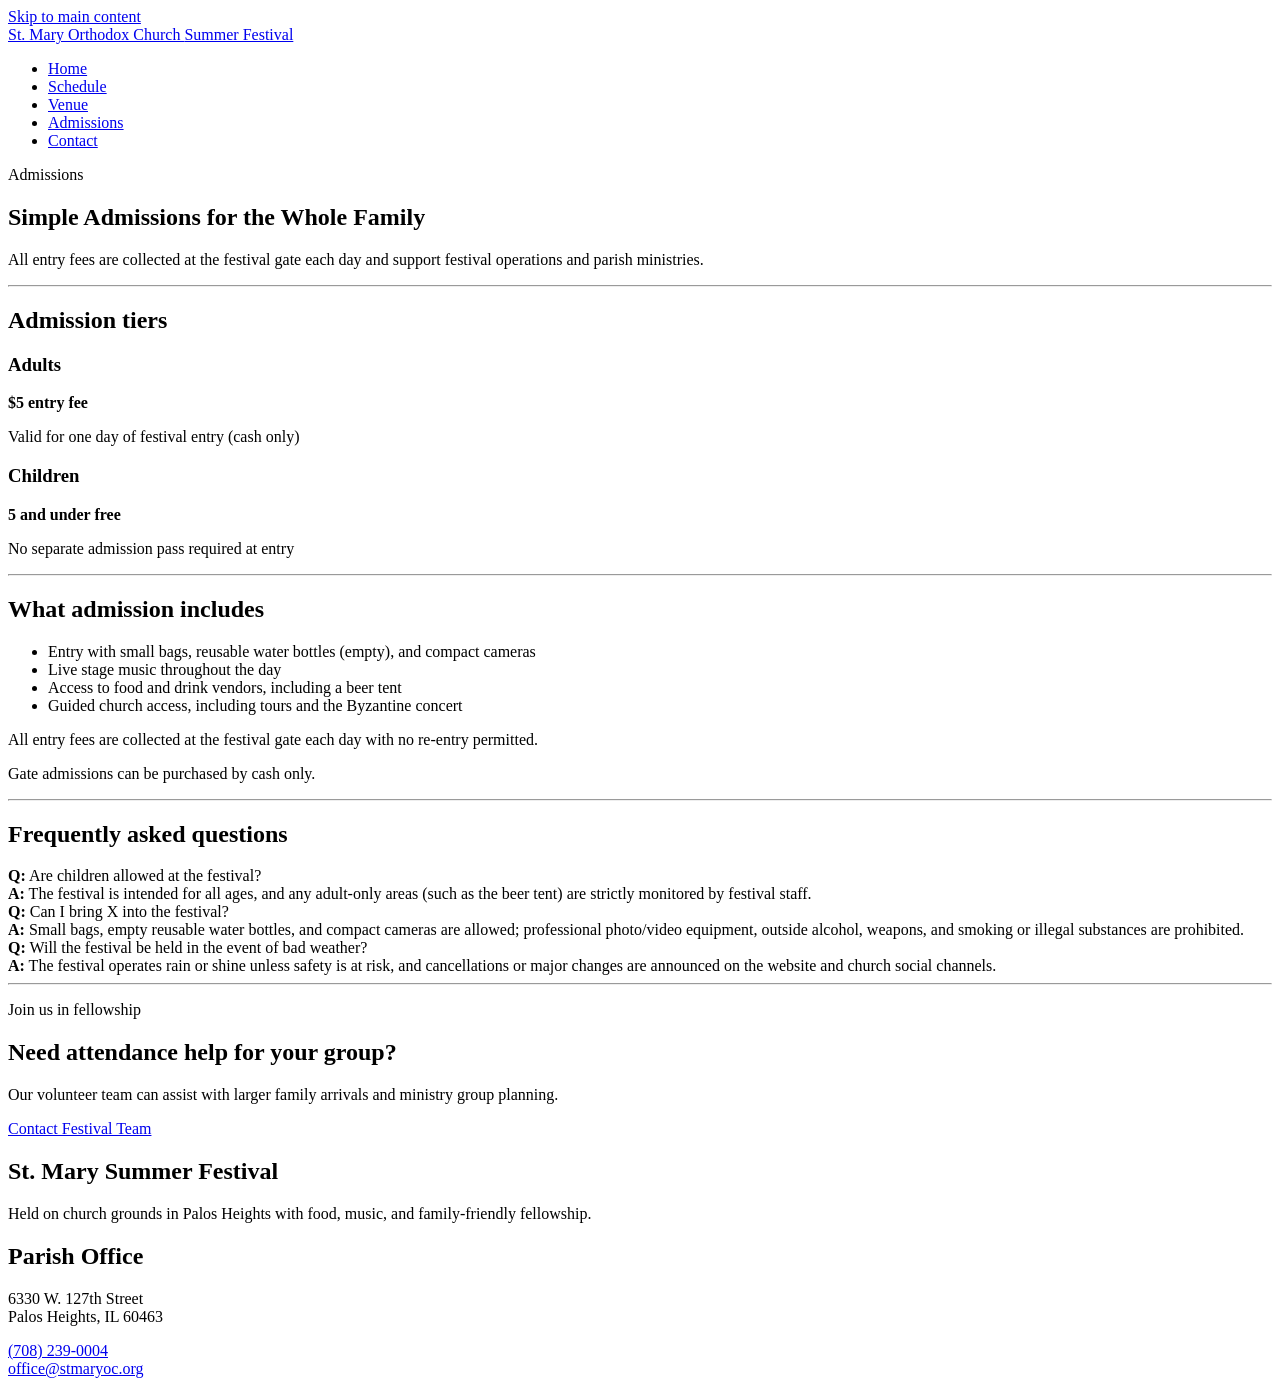
==== commit 8ba667ae: "v0.0.6: add bands and clarify admissions (cash only)" ====
--- a/admissions/index.html
+++ b/admissions/index.html
@@ -2,11 +2,11 @@
 </style>
 <link rel="stylesheet" href="/festival/_astro/admissions.IyOBDyh_.css"></head> <body> <a class="skip-link" href="#main-content">Skip to main content</a> <header class="site-header"> <div class="shell header-shell"> <a href="/festival/" class="brand-lockup"> <span class="brand-kicker text-flourish text-flourish--prefix-only text-flourish--cross ornament-role-muted">
 St. Mary Orthodox Church
-</span> <span class="brand-name text-flourish text-flourish--prefix-only text-flourish--fleur">Summer Festival</span> </a> <nav aria-label="Primary navigation"> <ul class="site-nav"> <li> <a href="/festival/" class="nav-link"> Home </a> </li><li> <a href="/festival/schedule/" class="nav-link"> Schedule </a> </li><li> <a href="/festival/venue/" class="nav-link"> Venue </a> </li><li> <a href="/festival/admissions/" class="nav-link is-active"> Admissions </a> </li><li> <a href="/festival/contact/" class="nav-link"> Contact </a> </li> </ul> </nav> </div> </header> <main id="main-content" class="page-shell">  <section class="page-hero" data-astro-cid-macr5mom> <p class="eyebrow text-flourish text-flourish--prefix-only text-flourish--cross ornament-role-muted" data-astro-cid-macr5mom> Admissions </p> <h1 class="text-flourish text-flourish--fleur" data-astro-cid-macr5mom>Simple Admission for the Whole Family</h1> <p class="hero-copy" data-astro-cid-macr5mom>All entry fees are collected at the festival gate each day and support festival operations and parish ministries.</p> </section> <hr class="section-rule section-rule--fleur ornament-role-muted" data-astro-cid-macr5mom> <section class="section-card" aria-labelledby="pricing-heading" data-astro-cid-macr5mom> <h2 id="pricing-heading" class="text-flourish text-flourish--prefix-only text-flourish--flower" data-astro-cid-macr5mom>
+</span> <span class="brand-name text-flourish text-flourish--prefix-only text-flourish--fleur">Summer Festival</span> </a> <nav aria-label="Primary navigation"> <ul class="site-nav"> <li> <a href="/festival/" class="nav-link"> Home </a> </li><li> <a href="/festival/schedule/" class="nav-link"> Schedule </a> </li><li> <a href="/festival/venue/" class="nav-link"> Venue </a> </li><li> <a href="/festival/admissions/" class="nav-link is-active"> Admissions </a> </li><li> <a href="/festival/contact/" class="nav-link"> Contact </a> </li> </ul> </nav> </div> </header> <main id="main-content" class="page-shell">  <section class="page-hero" data-astro-cid-macr5mom> <p class="eyebrow text-flourish text-flourish--prefix-only text-flourish--cross ornament-role-muted" data-astro-cid-macr5mom> Admissions </p> <h1 class="text-flourish text-flourish--fleur" data-astro-cid-macr5mom>Simple Admissions for the Whole Family</h1> <p class="hero-copy" data-astro-cid-macr5mom>All entry fees are collected at the festival gate each day and support festival operations and parish ministries.</p> </section> <hr class="section-rule section-rule--fleur ornament-role-muted" data-astro-cid-macr5mom> <section class="section-card" aria-labelledby="pricing-heading" data-astro-cid-macr5mom> <h2 id="pricing-heading" class="text-flourish text-flourish--prefix-only text-flourish--flower" data-astro-cid-macr5mom>
 Admission tiers
-</h2> <div class="pricing-grid" data-astro-cid-macr5mom> <article data-astro-cid-macr5mom> <h3 data-astro-cid-macr5mom>Adults</h3> <p data-astro-cid-macr5mom> <strong data-astro-cid-macr5mom>$5 entry fee</strong> </p> <p data-astro-cid-macr5mom>Valid for one day of festival entry (carnival not included)</p> </article><article data-astro-cid-macr5mom> <h3 data-astro-cid-macr5mom>Children</h3> <p data-astro-cid-macr5mom> <strong data-astro-cid-macr5mom>5 and under free</strong> </p> <p data-astro-cid-macr5mom>No separate admission pass required at entry</p> </article> </div> </section> <hr class="section-rule section-rule--cross" data-astro-cid-macr5mom> <section class="section-card" aria-labelledby="covers-heading" data-astro-cid-macr5mom> <h2 id="covers-heading" class="text-flourish text-flourish--prefix-only text-flourish--cross" data-astro-cid-macr5mom>
+</h2> <div class="pricing-grid" data-astro-cid-macr5mom> <article data-astro-cid-macr5mom> <h3 data-astro-cid-macr5mom>Adults</h3> <p data-astro-cid-macr5mom> <strong data-astro-cid-macr5mom>$5 entry fee</strong> </p> <p data-astro-cid-macr5mom>Valid for one day of festival entry (cash only)</p> </article><article data-astro-cid-macr5mom> <h3 data-astro-cid-macr5mom>Children</h3> <p data-astro-cid-macr5mom> <strong data-astro-cid-macr5mom>5 and under free</strong> </p> <p data-astro-cid-macr5mom>No separate admission pass required at entry</p> </article> </div> </section> <hr class="section-rule section-rule--cross" data-astro-cid-macr5mom> <section class="section-card" aria-labelledby="covers-heading" data-astro-cid-macr5mom> <h2 id="covers-heading" class="text-flourish text-flourish--prefix-only text-flourish--cross" data-astro-cid-macr5mom>
 What admission includes
-</h2> <ul data-astro-cid-macr5mom> <li data-astro-cid-macr5mom>Entry with small bags, reusable water bottles (empty), and compact cameras</li><li data-astro-cid-macr5mom>Live stage music throughout the day</li><li data-astro-cid-macr5mom>Access to food and drink vendors, including a beer tent</li><li data-astro-cid-macr5mom>Guided church access, including tours and the Byzantine concert</li> </ul> <p data-astro-cid-macr5mom>All entry fees are collected at the festival gate each day with no re-entry permitted.</p> <p data-astro-cid-macr5mom>Gate admissions can be purchased by card or cash.</p> </section> <hr class="section-rule section-rule--cross" data-astro-cid-macr5mom> <section class="section-card" aria-labelledby="faq-heading" data-astro-cid-macr5mom> <h2 id="faq-heading" class="text-flourish text-flourish--prefix-only text-flourish--cross" data-astro-cid-macr5mom>
+</h2> <ul data-astro-cid-macr5mom> <li data-astro-cid-macr5mom>Entry with small bags, reusable water bottles (empty), and compact cameras</li><li data-astro-cid-macr5mom>Live stage music throughout the day</li><li data-astro-cid-macr5mom>Access to food and drink vendors, including a beer tent</li><li data-astro-cid-macr5mom>Guided church access, including tours and the Byzantine concert</li> </ul> <p data-astro-cid-macr5mom>All entry fees are collected at the festival gate each day with no re-entry permitted.</p> <p data-astro-cid-macr5mom>Gate admissions can be purchased by cash only.</p> </section> <hr class="section-rule section-rule--cross" data-astro-cid-macr5mom> <section class="section-card" aria-labelledby="faq-heading" data-astro-cid-macr5mom> <h2 id="faq-heading" class="text-flourish text-flourish--prefix-only text-flourish--cross" data-astro-cid-macr5mom>
 Frequently asked questions
 </h2> <dl class="faq-list" data-astro-cid-macr5mom> <div class="faq-item" data-astro-cid-macr5mom> <dt class="faq-entry-question" data-astro-cid-macr5mom> <strong data-astro-cid-macr5mom>Q:</strong> Are children allowed at the festival? </dt> <dd class="faq-entry-answer" data-astro-cid-macr5mom> <strong data-astro-cid-macr5mom>A:</strong> The festival is intended for all ages, and any adult-only areas (such as the beer tent) are strictly monitored by festival staff. </dd> </div><div class="faq-item" data-astro-cid-macr5mom> <dt class="faq-entry-question" data-astro-cid-macr5mom> <strong data-astro-cid-macr5mom>Q:</strong> Can I bring X into the festival? </dt> <dd class="faq-entry-answer" data-astro-cid-macr5mom> <strong data-astro-cid-macr5mom>A:</strong> Small bags, empty reusable water bottles, and compact cameras are allowed; professional photo/video equipment, outside alcohol, weapons, and smoking or illegal substances are prohibited. </dd> </div><div class="faq-item" data-astro-cid-macr5mom> <dt class="faq-entry-question" data-astro-cid-macr5mom> <strong data-astro-cid-macr5mom>Q:</strong> Will the festival be held in the event of bad weather? </dt> <dd class="faq-entry-answer" data-astro-cid-macr5mom> <strong data-astro-cid-macr5mom>A:</strong> The festival operates rain or shine unless safety is at risk, and cancellations or major changes are announced on the website and church social channels. </dd> </div> </dl> </section> <hr class="section-rule section-rule--fleur-inverted ornament-role-muted" data-astro-cid-macr5mom> <section class="cta-band" aria-label="Hospitality invitation"> <div> <p class="eyebrow text-flourish text-flourish--prefix-only text-flourish--flower ornament-role-inverse">
 Join us in fellowship
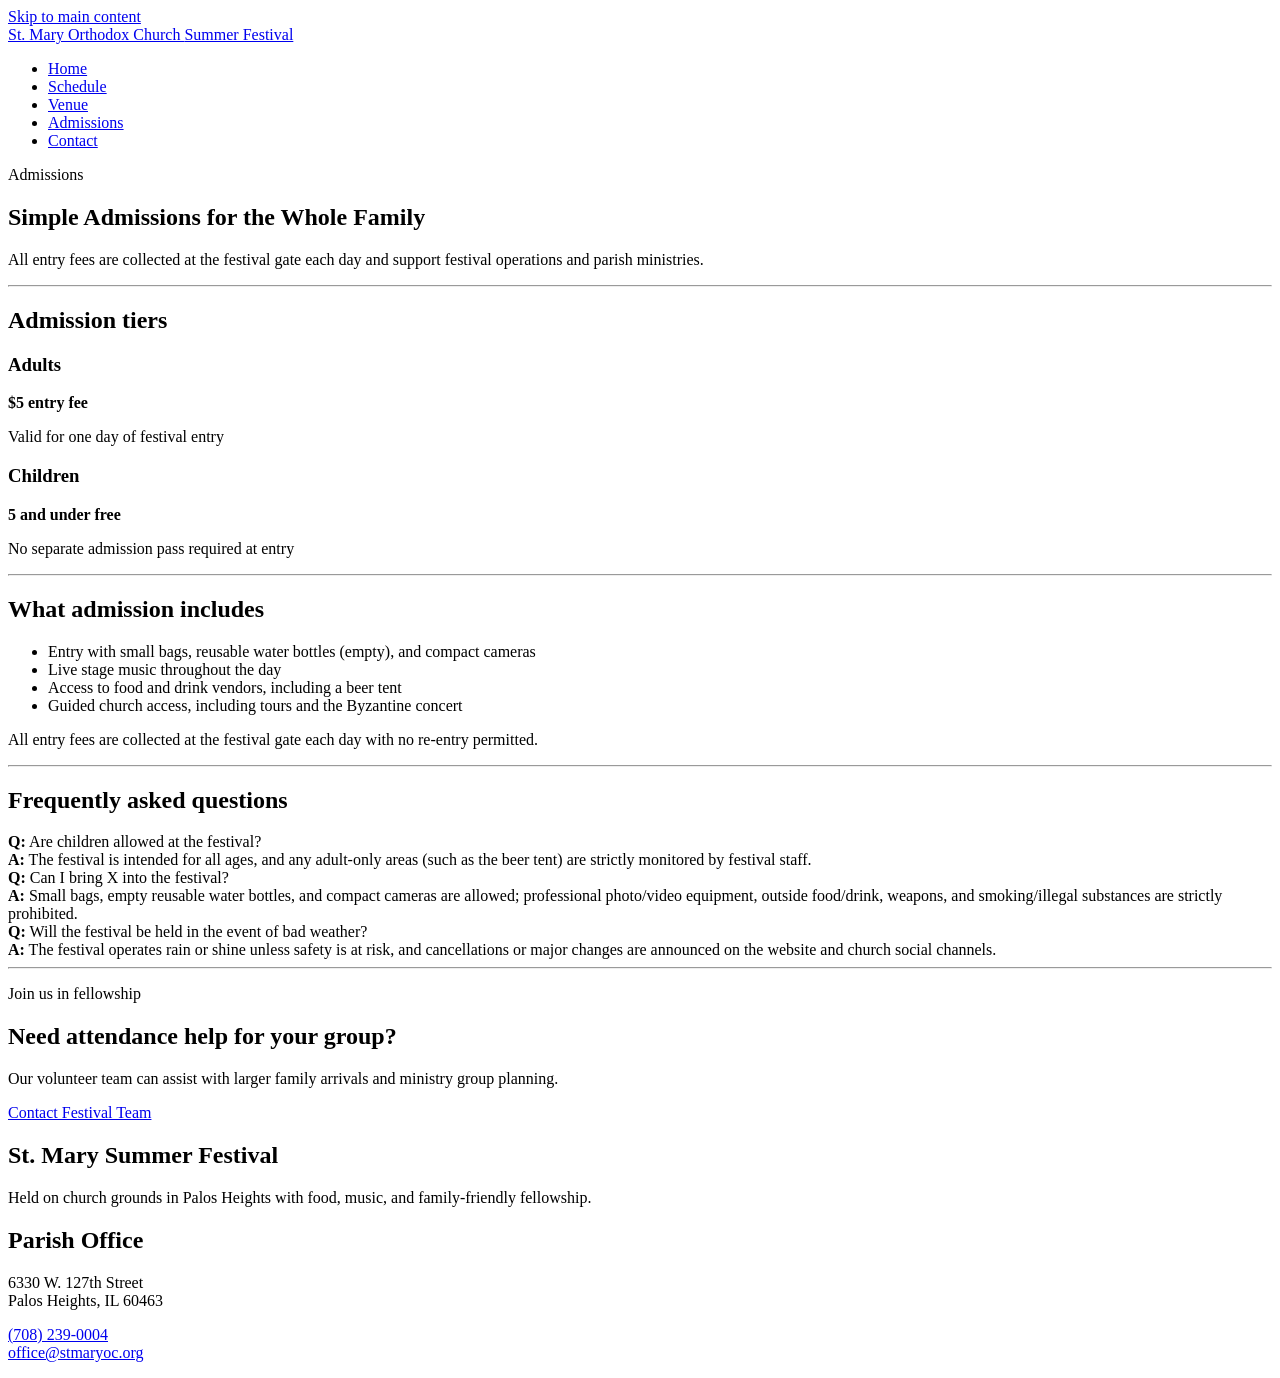
==== commit 7f8325c0: "v0.0.7: minor admissions/schedule tweaks" ====
--- a/admissions/index.html
+++ b/admissions/index.html
@@ -4,10 +4,10 @@
 St. Mary Orthodox Church
 </span> <span class="brand-name text-flourish text-flourish--prefix-only text-flourish--fleur">Summer Festival</span> </a> <nav aria-label="Primary navigation"> <ul class="site-nav"> <li> <a href="/festival/" class="nav-link"> Home </a> </li><li> <a href="/festival/schedule/" class="nav-link"> Schedule </a> </li><li> <a href="/festival/venue/" class="nav-link"> Venue </a> </li><li> <a href="/festival/admissions/" class="nav-link is-active"> Admissions </a> </li><li> <a href="/festival/contact/" class="nav-link"> Contact </a> </li> </ul> </nav> </div> </header> <main id="main-content" class="page-shell">  <section class="page-hero" data-astro-cid-macr5mom> <p class="eyebrow text-flourish text-flourish--prefix-only text-flourish--cross ornament-role-muted" data-astro-cid-macr5mom> Admissions </p> <h1 class="text-flourish text-flourish--fleur" data-astro-cid-macr5mom>Simple Admissions for the Whole Family</h1> <p class="hero-copy" data-astro-cid-macr5mom>All entry fees are collected at the festival gate each day and support festival operations and parish ministries.</p> </section> <hr class="section-rule section-rule--fleur ornament-role-muted" data-astro-cid-macr5mom> <section class="section-card" aria-labelledby="pricing-heading" data-astro-cid-macr5mom> <h2 id="pricing-heading" class="text-flourish text-flourish--prefix-only text-flourish--flower" data-astro-cid-macr5mom>
 Admission tiers
-</h2> <div class="pricing-grid" data-astro-cid-macr5mom> <article data-astro-cid-macr5mom> <h3 data-astro-cid-macr5mom>Adults</h3> <p data-astro-cid-macr5mom> <strong data-astro-cid-macr5mom>$5 entry fee</strong> </p> <p data-astro-cid-macr5mom>Valid for one day of festival entry (cash only)</p> </article><article data-astro-cid-macr5mom> <h3 data-astro-cid-macr5mom>Children</h3> <p data-astro-cid-macr5mom> <strong data-astro-cid-macr5mom>5 and under free</strong> </p> <p data-astro-cid-macr5mom>No separate admission pass required at entry</p> </article> </div> </section> <hr class="section-rule section-rule--cross" data-astro-cid-macr5mom> <section class="section-card" aria-labelledby="covers-heading" data-astro-cid-macr5mom> <h2 id="covers-heading" class="text-flourish text-flourish--prefix-only text-flourish--cross" data-astro-cid-macr5mom>
+</h2> <div class="pricing-grid" data-astro-cid-macr5mom> <article data-astro-cid-macr5mom> <h3 data-astro-cid-macr5mom>Adults</h3> <p data-astro-cid-macr5mom> <strong data-astro-cid-macr5mom>$5 entry fee</strong> </p> <p data-astro-cid-macr5mom>Valid for one day of festival entry</p> </article><article data-astro-cid-macr5mom> <h3 data-astro-cid-macr5mom>Children</h3> <p data-astro-cid-macr5mom> <strong data-astro-cid-macr5mom>5 and under free</strong> </p> <p data-astro-cid-macr5mom>No separate admission pass required at entry</p> </article> </div> </section> <hr class="section-rule section-rule--cross" data-astro-cid-macr5mom> <section class="section-card" aria-labelledby="covers-heading" data-astro-cid-macr5mom> <h2 id="covers-heading" class="text-flourish text-flourish--prefix-only text-flourish--cross" data-astro-cid-macr5mom>
 What admission includes
-</h2> <ul data-astro-cid-macr5mom> <li data-astro-cid-macr5mom>Entry with small bags, reusable water bottles (empty), and compact cameras</li><li data-astro-cid-macr5mom>Live stage music throughout the day</li><li data-astro-cid-macr5mom>Access to food and drink vendors, including a beer tent</li><li data-astro-cid-macr5mom>Guided church access, including tours and the Byzantine concert</li> </ul> <p data-astro-cid-macr5mom>All entry fees are collected at the festival gate each day with no re-entry permitted.</p> <p data-astro-cid-macr5mom>Gate admissions can be purchased by cash only.</p> </section> <hr class="section-rule section-rule--cross" data-astro-cid-macr5mom> <section class="section-card" aria-labelledby="faq-heading" data-astro-cid-macr5mom> <h2 id="faq-heading" class="text-flourish text-flourish--prefix-only text-flourish--cross" data-astro-cid-macr5mom>
+</h2> <ul data-astro-cid-macr5mom> <li data-astro-cid-macr5mom>Entry with small bags, reusable water bottles (empty), and compact cameras</li><li data-astro-cid-macr5mom>Live stage music throughout the day</li><li data-astro-cid-macr5mom>Access to food and drink vendors, including a beer tent</li><li data-astro-cid-macr5mom>Guided church access, including tours and the Byzantine concert</li> </ul> <p data-astro-cid-macr5mom>All entry fees are collected at the festival gate each day with no re-entry permitted.</p> <p data-astro-cid-macr5mom></p> </section> <hr class="section-rule section-rule--cross" data-astro-cid-macr5mom> <section class="section-card" aria-labelledby="faq-heading" data-astro-cid-macr5mom> <h2 id="faq-heading" class="text-flourish text-flourish--prefix-only text-flourish--cross" data-astro-cid-macr5mom>
 Frequently asked questions
-</h2> <dl class="faq-list" data-astro-cid-macr5mom> <div class="faq-item" data-astro-cid-macr5mom> <dt class="faq-entry-question" data-astro-cid-macr5mom> <strong data-astro-cid-macr5mom>Q:</strong> Are children allowed at the festival? </dt> <dd class="faq-entry-answer" data-astro-cid-macr5mom> <strong data-astro-cid-macr5mom>A:</strong> The festival is intended for all ages, and any adult-only areas (such as the beer tent) are strictly monitored by festival staff. </dd> </div><div class="faq-item" data-astro-cid-macr5mom> <dt class="faq-entry-question" data-astro-cid-macr5mom> <strong data-astro-cid-macr5mom>Q:</strong> Can I bring X into the festival? </dt> <dd class="faq-entry-answer" data-astro-cid-macr5mom> <strong data-astro-cid-macr5mom>A:</strong> Small bags, empty reusable water bottles, and compact cameras are allowed; professional photo/video equipment, outside alcohol, weapons, and smoking or illegal substances are prohibited. </dd> </div><div class="faq-item" data-astro-cid-macr5mom> <dt class="faq-entry-question" data-astro-cid-macr5mom> <strong data-astro-cid-macr5mom>Q:</strong> Will the festival be held in the event of bad weather? </dt> <dd class="faq-entry-answer" data-astro-cid-macr5mom> <strong data-astro-cid-macr5mom>A:</strong> The festival operates rain or shine unless safety is at risk, and cancellations or major changes are announced on the website and church social channels. </dd> </div> </dl> </section> <hr class="section-rule section-rule--fleur-inverted ornament-role-muted" data-astro-cid-macr5mom> <section class="cta-band" aria-label="Hospitality invitation"> <div> <p class="eyebrow text-flourish text-flourish--prefix-only text-flourish--flower ornament-role-inverse">
+</h2> <dl class="faq-list" data-astro-cid-macr5mom> <div class="faq-item" data-astro-cid-macr5mom> <dt class="faq-entry-question" data-astro-cid-macr5mom> <strong data-astro-cid-macr5mom>Q:</strong> Are children allowed at the festival? </dt> <dd class="faq-entry-answer" data-astro-cid-macr5mom> <strong data-astro-cid-macr5mom>A:</strong> The festival is intended for all ages, and any adult-only areas (such as the beer tent) are strictly monitored by festival staff. </dd> </div><div class="faq-item" data-astro-cid-macr5mom> <dt class="faq-entry-question" data-astro-cid-macr5mom> <strong data-astro-cid-macr5mom>Q:</strong> Can I bring X into the festival? </dt> <dd class="faq-entry-answer" data-astro-cid-macr5mom> <strong data-astro-cid-macr5mom>A:</strong> Small bags, empty reusable water bottles, and compact cameras are allowed; professional photo/video equipment, outside food/drink, weapons, and smoking/illegal substances are strictly prohibited. </dd> </div><div class="faq-item" data-astro-cid-macr5mom> <dt class="faq-entry-question" data-astro-cid-macr5mom> <strong data-astro-cid-macr5mom>Q:</strong> Will the festival be held in the event of bad weather? </dt> <dd class="faq-entry-answer" data-astro-cid-macr5mom> <strong data-astro-cid-macr5mom>A:</strong> The festival operates rain or shine unless safety is at risk, and cancellations or major changes are announced on the website and church social channels. </dd> </div> </dl> </section> <hr class="section-rule section-rule--fleur-inverted ornament-role-muted" data-astro-cid-macr5mom> <section class="cta-band" aria-label="Hospitality invitation"> <div> <p class="eyebrow text-flourish text-flourish--prefix-only text-flourish--flower ornament-role-inverse">
 Join us in fellowship
 </p> <h2 class="text-flourish text-flourish--heart ornament-role-inverse">Need attendance help for your group?</h2> <p>Our volunteer team can assist with larger family arrivals and ministry group planning.</p> </div> <a class="button button-light" href="/festival/contact/">Contact Festival Team</a> </section>  </main> <footer class="site-footer"> <div class="shell footer-shell"> <section> <h2 class="text-flourish text-flourish--prefix-only text-flourish--fleur">St. Mary Summer Festival</h2> <p>Held on church grounds in Palos Heights with food, music, and family-friendly fellowship.</p> </section> <section> <h2 class="text-flourish text-flourish--prefix-only text-flourish--cross">Parish Office</h2> <p> 6330 W. 127th Street <br> Palos Heights, IL 60463 </p> <p> <a href="tel:7082390004">(708) 239-0004</a><br> <a href="mailto:office@stmaryoc.org">office@stmaryoc.org</a> </p> </section> </div> </footer> </body></html> 
